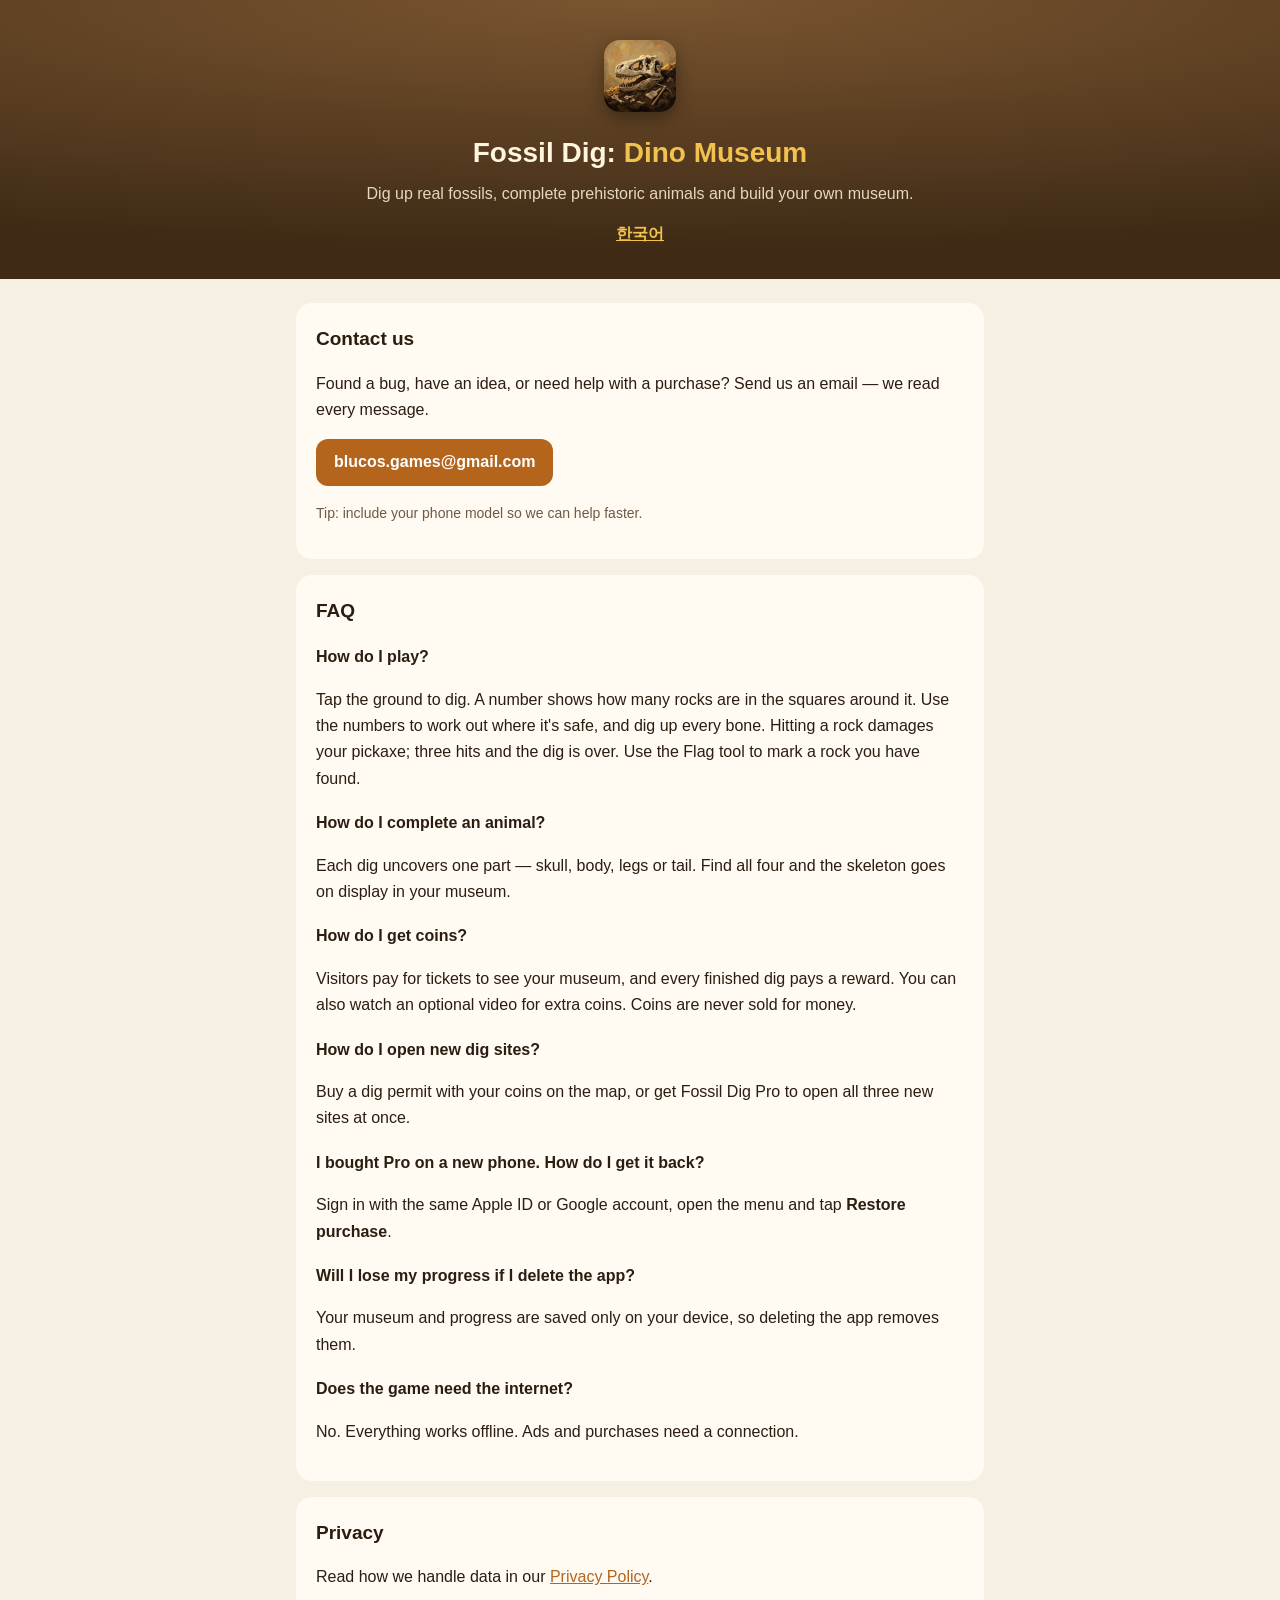
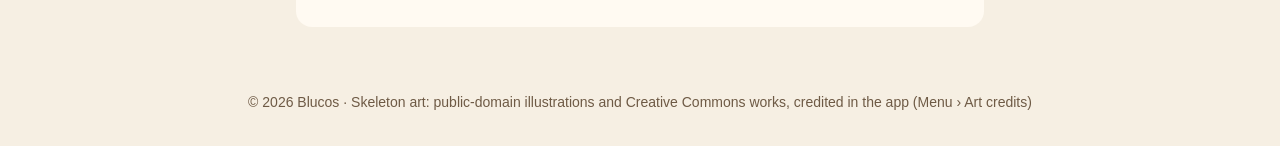
==== index.html @ 2cfd2fdf "Update support and privacy pages" ====
<!doctype html>
<html lang="en">
<head>
  <meta charset="utf-8">
  <meta name="viewport" content="width=device-width, initial-scale=1">
  <title>Fossil Dig — Support</title>
  <meta name="description" content="Help and contact for Fossil Dig: Dino Museum, the logic puzzle where you dig up fossils and build a museum.">
  <link rel="stylesheet" href="style.css">
</head>
<body>
  <header>
    <img src="icon.png" alt="">
    <h1>Fossil Dig: <span>Dino Museum</span></h1>
    <p>Dig up real fossils, complete prehistoric animals and build your own museum.</p>
    <nav class="lang"><a href="ko.html">한국어</a></nav>
  </header>
  <main>
    <section>
      <h2>Contact us</h2>
      <p>Found a bug, have an idea, or need help with a purchase? Send us an email — we read every message.</p>
      <p><a class="btn" href="mailto:blucos.games@gmail.com?subject=Fossil%20Dig%20support">blucos.games@gmail.com</a></p>
      <p class="muted">Tip: include your phone model so we can help faster.</p>
    </section>

    <section>
      <h2>FAQ</h2>
      <h3>How do I play?</h3>
      <p>Tap the ground to dig. A number shows how many rocks are in the squares around it. Use the numbers to work out where it's safe, and dig up every bone. Hitting a rock damages your pickaxe; three hits and the dig is over. Use the Flag tool to mark a rock you have found.</p>
      <h3>How do I complete an animal?</h3>
      <p>Each dig uncovers one part — skull, body, legs or tail. Find all four and the skeleton goes on display in your museum.</p>
      <h3>How do I get coins?</h3>
      <p>Visitors pay for tickets to see your museum, and every finished dig pays a reward. You can also watch an optional video for extra coins. Coins are never sold for money.</p>
      <h3>How do I open new dig sites?</h3>
      <p>Buy a dig permit with your coins on the map, or get Fossil Dig Pro to open all three new sites at once.</p>
      <h3>I bought Pro on a new phone. How do I get it back?</h3>
      <p>Sign in with the same Apple ID or Google account, open the menu and tap <b>Restore purchase</b>.</p>
      <h3>Will I lose my progress if I delete the app?</h3>
      <p>Your museum and progress are saved only on your device, so deleting the app removes them.</p>
      <h3>Does the game need the internet?</h3>
      <p>No. Everything works offline. Ads and purchases need a connection.</p>
    </section>

    <section>
      <h2>Privacy</h2>
      <p>Read how we handle data in our <a href="privacy.html">Privacy Policy</a>.</p>
    </section>
  </main>
  <footer>© 2026 Blucos · Skeleton art: public-domain illustrations and Creative Commons works, credited in the app (Menu › Art credits)</footer>
</body>
</html>
---- style.css ----
:root {
  --ink: #2b1d10;
  --muted: #6e5a45;
  --bg: #f6efe3;
  --card: #fffaf2;
  --accent: #b5641c;
  --top: #3e2a15;
}
@media (prefers-color-scheme: dark) {
  :root {
    --ink: #f3e8d6;
    --muted: #b9a68c;
    --bg: #1c140b;
    --card: #2a1f13;
    --accent: #f2c14e;
  }
}
* { box-sizing: border-box; }
body {
  margin: 0;
  font: 16px/1.65 -apple-system, BlinkMacSystemFont, "Apple SD Gothic Neo", "Segoe UI", sans-serif;
  color: var(--ink);
  background: var(--bg);
}
header {
  padding: 40px 16px 32px;
  color: #fff4dc;
  background: radial-gradient(120% 90% at 50% 0%, #7a5530, var(--top));
  text-align: center;
}
header img { width: 72px; height: 72px; border-radius: 16px; box-shadow: 0 6px 18px rgba(0,0,0,.35); }
header h1 { margin: 10px 0 4px; font-size: 28px; }
header h1 span { color: #f2c14e; }
header p { margin: 0; color: rgba(255, 244, 220, 0.85); }
nav.lang { margin-top: 14px; }
nav.lang a { color: #f2c14e; font-weight: 600; }
main { max-width: 720px; margin: 0 auto; padding: 24px 16px 48px; }
section { margin-bottom: 16px; padding: 20px; border-radius: 16px; background: var(--card); }
h2 { margin: 0 0 8px; font-size: 19px; }
h3 { margin: 18px 0 4px; font-size: 16px; }
p, li { color: var(--ink); }
.muted { color: var(--muted); font-size: 14px; }
a { color: var(--accent); }
.btn {
  display: inline-block;
  padding: 10px 18px;
  border-radius: 12px;
  color: #fff;
  background: #b5641c;
  font-weight: 700;
  text-decoration: none;
}
footer { text-align: center; color: var(--muted); font-size: 14px; padding: 0 16px 32px; }
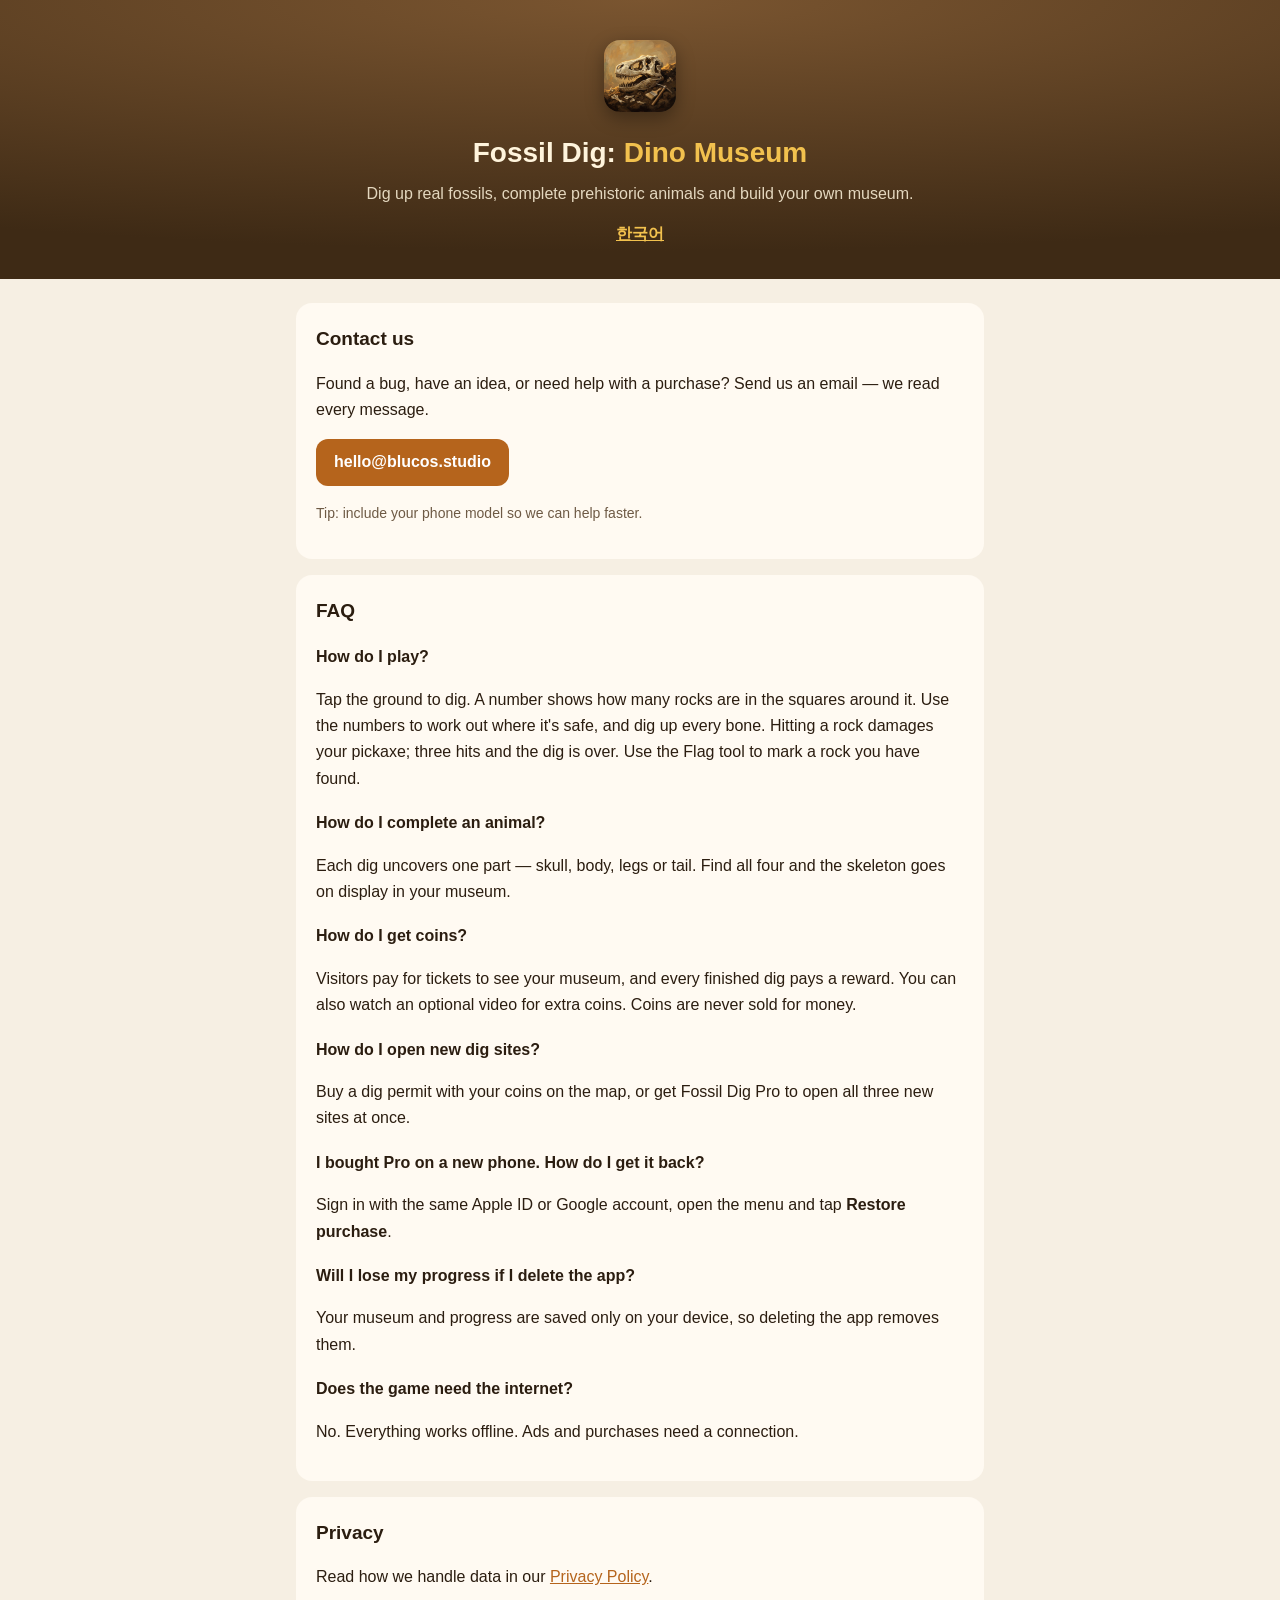
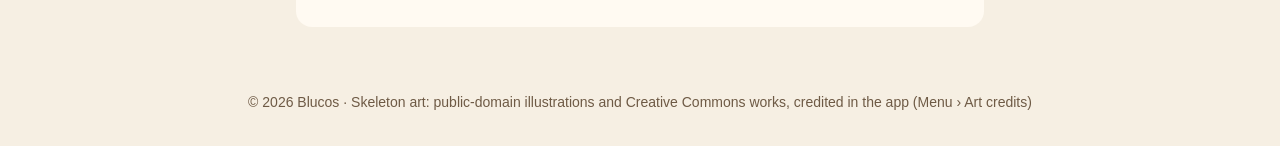
==== commit 201a1ac6: "Update support and privacy pages" ====
--- a/index.html
+++ b/index.html
@@ -18,7 +18,7 @@
     <section>
       <h2>Contact us</h2>
       <p>Found a bug, have an idea, or need help with a purchase? Send us an email — we read every message.</p>
-      <p><a class="btn" href="mailto:blucos.games@gmail.com?subject=Fossil%20Dig%20support">blucos.games@gmail.com</a></p>
+      <p><a class="btn" href="mailto:hello@blucos.studio?subject=Fossil%20Dig%20support">hello@blucos.studio</a></p>
       <p class="muted">Tip: include your phone model so we can help faster.</p>
     </section>
 
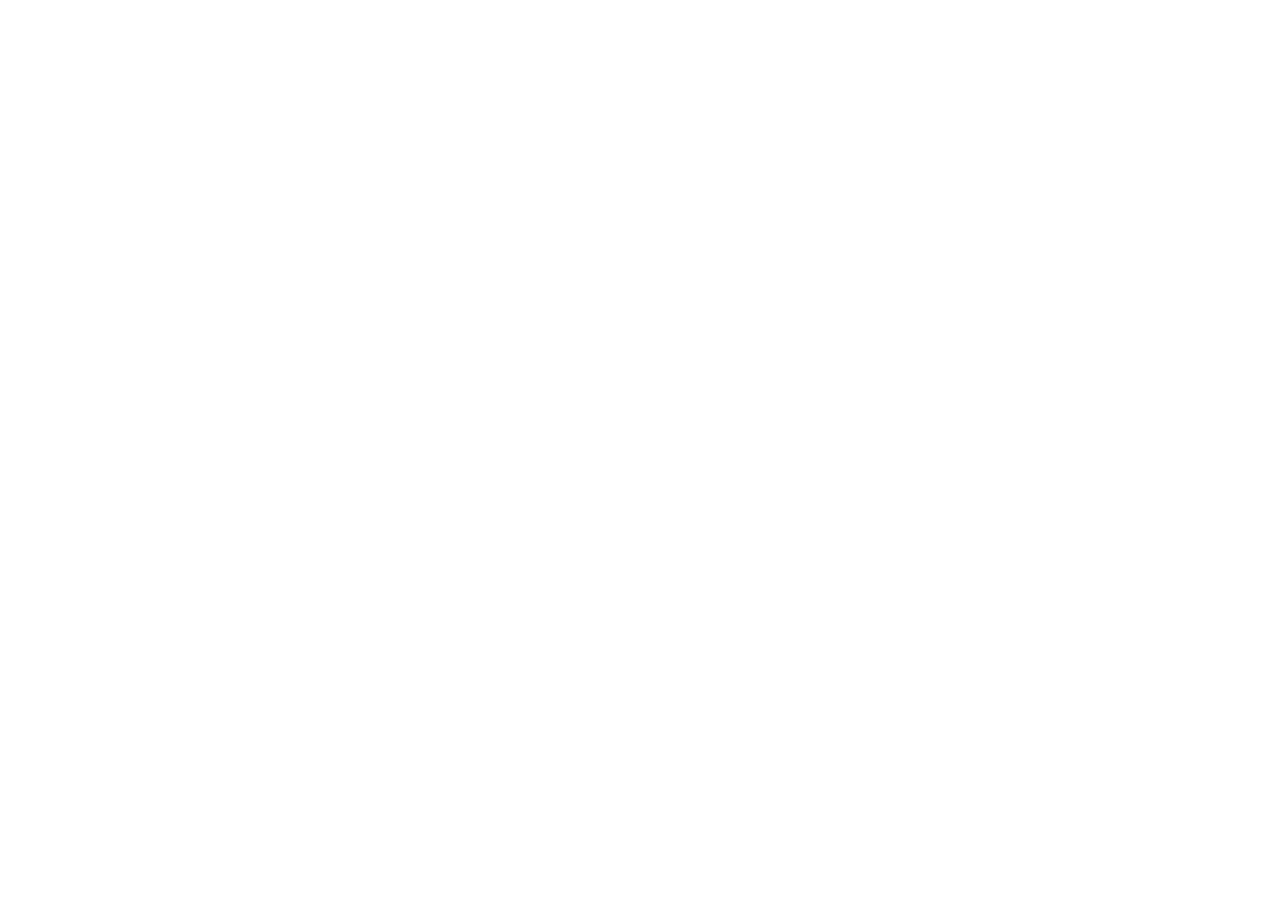
==== commit 315bb896: "Pages moved to blucos.studio/games/fossildig/: each page here now redirects to the same file there (" ====
--- a/index.html
+++ b/index.html
@@ -3,48 +3,13 @@
 <head>
   <meta charset="utf-8">
   <meta name="viewport" content="width=device-width, initial-scale=1">
-  <title>Fossil Dig — Support</title>
-  <meta name="description" content="Help and contact for Fossil Dig: Dino Museum, the logic puzzle where you dig up fossils and build a museum.">
-  <link rel="stylesheet" href="style.css">
+  <title>Blucos Games</title>
+  <link rel="canonical" href="https://blucos.studio/games/fossildig/">
+  <meta name="robots" content="noindex">
+  <meta http-equiv="refresh" content="0; url=https://blucos.studio/games/fossildig/">
+  <script>location.replace('https://blucos.studio/games/fossildig/' + location.hash);</script>
 </head>
 <body>
-  <header>
-    <img src="icon.png" alt="">
-    <h1>Fossil Dig: <span>Dino Museum</span></h1>
-    <p>Dig up real fossils, complete prehistoric animals and build your own museum.</p>
-    <nav class="lang"><a href="ko.html">한국어</a></nav>
-  </header>
-  <main>
-    <section>
-      <h2>Contact us</h2>
-      <p>Found a bug, have an idea, or need help with a purchase? Send us an email — we read every message.</p>
-      <p><a class="btn" href="mailto:hello@blucos.studio?subject=Fossil%20Dig%20support">hello@blucos.studio</a></p>
-      <p class="muted">Tip: include your phone model so we can help faster.</p>
-    </section>
-
-    <section>
-      <h2>FAQ</h2>
-      <h3>How do I play?</h3>
-      <p>Tap the ground to dig. A number shows how many rocks are in the squares around it. Use the numbers to work out where it's safe, and dig up every bone. Hitting a rock damages your pickaxe; three hits and the dig is over. Use the Flag tool to mark a rock you have found.</p>
-      <h3>How do I complete an animal?</h3>
-      <p>Each dig uncovers one part — skull, body, legs or tail. Find all four and the skeleton goes on display in your museum.</p>
-      <h3>How do I get coins?</h3>
-      <p>Visitors pay for tickets to see your museum, and every finished dig pays a reward. You can also watch an optional video for extra coins. Coins are never sold for money.</p>
-      <h3>How do I open new dig sites?</h3>
-      <p>Buy a dig permit with your coins on the map, or get Fossil Dig Pro to open all three new sites at once.</p>
-      <h3>I bought Pro on a new phone. How do I get it back?</h3>
-      <p>Sign in with the same Apple ID or Google account, open the menu and tap <b>Restore purchase</b>.</p>
-      <h3>Will I lose my progress if I delete the app?</h3>
-      <p>Your museum and progress are saved only on your device, so deleting the app removes them.</p>
-      <h3>Does the game need the internet?</h3>
-      <p>No. Everything works offline. Ads and purchases need a connection.</p>
-    </section>
-
-    <section>
-      <h2>Privacy</h2>
-      <p>Read how we handle data in our <a href="privacy.html">Privacy Policy</a>.</p>
-    </section>
-  </main>
-  <footer>© 2026 Blucos · Skeleton art: public-domain illustrations and Creative Commons works, credited in the app (Menu › Art credits)</footer>
+  <p>This page has moved to <a href="https://blucos.studio/games/fossildig/">https://blucos.studio/games/fossildig/</a></p>
 </body>
 </html>
